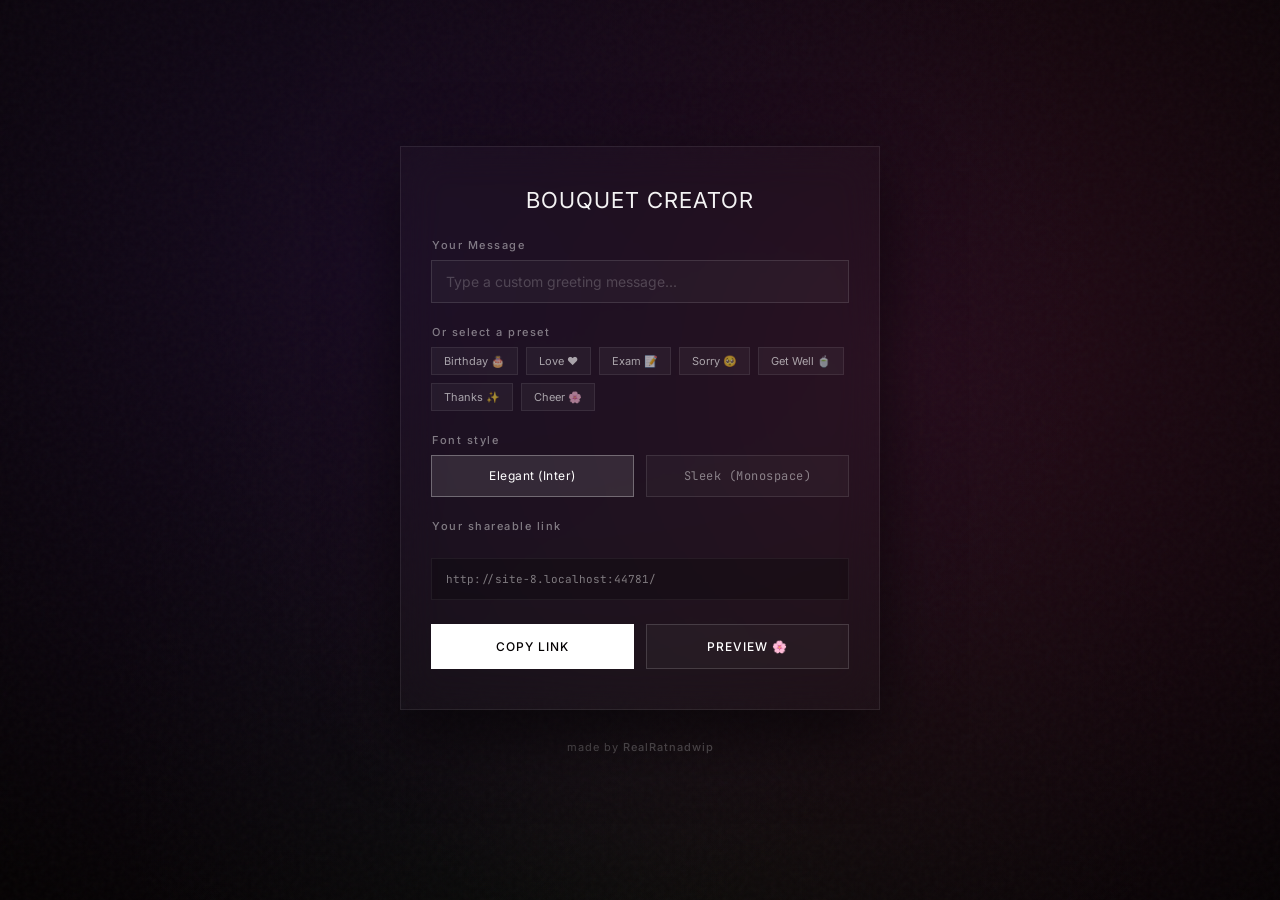
==== create/index.html @ 9688a1b2 "Merge pull request #4 from RealRatnadwip/main Enhance interactive physics and motion in index.html" ====
<!DOCTYPE html>
<html lang="en">

<head>
    <meta charset="UTF-8">
    <meta name="viewport" content="width=device-width, initial-scale=1.0">
    <title>Flower Bouquet Creator 🌸</title>
    <link type="image/png" sizes="96x96" rel="icon" href="../favicon.png">
    <link rel="preconnect" href="https://fonts.googleapis.com">
    <link rel="preconnect" href="https://fonts.gstatic.com" crossorigin>
    <link href="https://fonts.googleapis.com/css2?family=Inter:wght@300;400;500;600&family=JetBrains+Mono:wght@300;400;500&display=swap" rel="stylesheet">
    <style>
        * {
            margin: 0;
            padding: 0;
            box-sizing: border-box;
        }

        body {
            width: 100vw;
            min-height: 100vh;
            min-height: 100dvh;
            overflow-y: auto;
            overflow-x: hidden;
            background: 
                radial-gradient(circle at 30% 30%, rgba(24, 10, 36, 0.85) 0%, rgba(0, 0, 0, 0) 65%),
                radial-gradient(circle at 70% 40%, rgba(46, 12, 28, 0.85) 0%, rgba(0, 0, 0, 0) 65%),
                radial-gradient(circle at 50% 80%, rgba(15, 30, 15, 0.45) 0%, rgba(0, 0, 0, 0) 55%),
                #040102;
            font-family: 'Inter', sans-serif;
            display: flex;
            flex-direction: column;
            align-items: center;
            justify-content: center;
            position: relative;
            color: #ffffff;
            padding: 40px 10px;
            gap: 30px;
        }

        body::before {
            content: "";
            position: absolute;
            top: 0;
            left: 0;
            width: 100%;
            height: 100%;
            background: url("data:image/svg+xml,%3Csvg viewBox='0 0 200 200' xmlns='http://www.w3.org/2000/svg'%3E%3Cfilter id='noiseFilter'%3E%3CfeTurbulence type='fractalNoise' baseFrequency='0.85' numOctaves='3' stitchTiles='stitch'/%3E%3C/filter%3E%3Crect width='100%25' height='100%25' filter='url(%23noiseFilter)' opacity='0.03'/%3E%3C/svg%3E");
            pointer-events: none;
            z-index: 1;
        }

        .container {
            width: 90%;
            max-width: 480px;
            padding: 40px 30px;
            background: rgba(255, 255, 255, 0.02);
            border: 1px solid rgba(255, 255, 255, 0.08);
            border-radius: 0; /* Sharp square */
            backdrop-filter: blur(20px);
            -webkit-backdrop-filter: blur(20px);
            box-shadow: 0 25px 60px rgba(0, 0, 0, 0.55);
            z-index: 2;
            text-align: center;
            animation: containerFadeIn 0.8s cubic-bezier(0.16, 1, 0.3, 1) forwards;
        }

        @keyframes containerFadeIn {
            from { opacity: 0; transform: translateY(15px); }
            to { opacity: 1; transform: translateY(0); }
        }

        h1 {
            font-size: 22px;
            font-weight: 400;
            letter-spacing: 1px;
            margin-bottom: 25px;
            color: rgba(255, 255, 255, 0.95);
            text-transform: uppercase;
        }

        .form-group {
            text-align: left;
            margin-bottom: 22px;
        }

        label {
            display: block;
            font-size: 11px;
            font-weight: 500;
            letter-spacing: 1.5px;
            color: rgba(255, 255, 255, 0.45);
            margin-bottom: 8px;
            padding-left: 1px;
        }

        input[type="text"] {
            width: 100%;
            padding: 12px 14px;
            background: rgba(255, 255, 255, 0.03);
            border: 1px solid rgba(255, 255, 255, 0.12);
            border-radius: 0; /* Sharp square */
            color: #ffffff;
            font-family: inherit;
            font-size: 14px;
            outline: none;
            transition: all 0.25s ease;
        }

        input[type="text"]::placeholder {
            color: rgba(255, 255, 255, 0.2);
        }

        input[type="text"]:focus {
            border-color: rgba(255, 255, 255, 0.35);
            background: rgba(255, 255, 255, 0.06);
        }

        .preset-grid {
            display: flex;
            flex-wrap: wrap;
            gap: 8px;
            margin-bottom: 20px;
        }

        .preset-tag {
            padding: 6px 12px;
            font-size: 11px;
            background: rgba(255, 255, 255, 0.04);
            border: 1px solid rgba(255, 255, 255, 0.08);
            border-radius: 0; /* Sharp square */
            color: rgba(255, 255, 255, 0.6);
            cursor: pointer;
            user-select: none;
            transition: all 0.2s ease;
        }

        .preset-tag:hover {
            background: rgba(255, 255, 255, 0.08);
            color: #ffffff;
            border-color: rgba(255, 255, 255, 0.2);
        }

        .preset-tag.active {
            background: rgba(255, 255, 255, 0.14);
            color: #ffffff;
            border-color: rgba(255, 255, 255, 0.35);
        }

        .font-selector {
            display: flex;
            gap: 12px;
        }

        .font-option {
            flex: 1;
            padding: 12px;
            background: rgba(255, 255, 255, 0.03);
            border: 1px solid rgba(255, 255, 255, 0.1);
            border-radius: 0; /* Sharp square */
            cursor: pointer;
            text-align: center;
            font-size: 12px;
            letter-spacing: 0.5px;
            user-select: none;
            transition: all 0.2s ease;
            color: rgba(255, 255, 255, 0.45);
        }

        .font-option.active {
            background: rgba(255, 255, 255, 0.1);
            border-color: rgba(255, 255, 255, 0.3);
            color: #ffffff;
        }

        .font-option[data-font="mono"] {
            font-family: 'JetBrains Mono', monospace;
        }

        .font-option[data-font="inter"] {
            font-family: 'Inter', sans-serif;
        }

        .link-container {
            margin-top: 25px;
            padding: 12px 14px;
            background: rgba(0, 0, 0, 0.25);
            border: 1px solid rgba(255, 255, 255, 0.06);
            border-radius: 0; /* Sharp square */
            font-family: 'JetBrains Mono', monospace;
            font-size: 11px;
            color: rgba(255, 255, 255, 0.45);
            word-break: break-all;
            text-align: left;
            min-height: 42px;
            display: flex;
            align-items: center;
        }

        .button-group {
            margin-top: 24px;
            display: flex;
            gap: 12px;
        }

        button, .btn-link {
            flex: 1;
            padding: 14px;
            font-family: 'Inter', sans-serif;
            font-size: 12px;
            font-weight: 500;
            letter-spacing: 1px;
            border-radius: 0; /* Sharp square */
            cursor: pointer;
            outline: none;
            text-decoration: none;
            display: inline-flex;
            align-items: center;
            justify-content: center;
            transition: all 0.2s ease;
            text-transform: uppercase;
        }

        .btn-copy {
            background: #ffffff;
            color: #040102;
            border: 1px solid #ffffff;
        }

        .btn-copy:hover {
            background: rgba(255, 255, 255, 0.9);
            box-shadow: 0 4px 15px rgba(255, 255, 255, 0.1);
        }

        .btn-copy:active {
            transform: scale(0.99);
        }

        .btn-preview {
            background: rgba(255, 255, 255, 0.03);
            color: #ffffff;
            border: 1px solid rgba(255, 255, 255, 0.15);
        }

        .btn-preview:hover {
            background: rgba(255, 255, 255, 0.07);
            border-color: rgba(255, 255, 255, 0.35);
        }

        .toast {
            position: absolute;
            bottom: 30px;
            padding: 10px 20px;
            background: rgba(255, 255, 255, 0.98);
            color: #000000;
            border-radius: 0; /* Sharp square */
            font-size: 11px;
            font-weight: 500;
            letter-spacing: 0.5px;
            box-shadow: 0 10px 25px rgba(0, 0, 0, 0.4);
            pointer-events: none;
            opacity: 0;
            transform: translateY(8px);
            transition: all 0.3s cubic-bezier(0.16, 1, 0.3, 1);
            z-index: 99;
            text-transform: uppercase;
        }

        .toast.show {
            opacity: 1;
            transform: translateY(0);
        }

        .footer-credit {
            font-size: 11px;
            color: rgba(255, 255, 255, 0.22);
            letter-spacing: 1px;
            z-index: 3;
            text-align: center;
        }

        .footer-credit a {
            color: inherit;
            text-decoration: none;
            transition: color 0.2s;
            font-weight: 500;
        }

        .footer-credit a:hover {
            color: rgba(255, 255, 255, 0.55);
        }

        @media (max-width: 480px) {
            body {
                padding: 30px 15px;
                gap: 25px;
            }

            .container {
                width: 100%;
                padding: 25px 20px;
                box-shadow: 0 15px 40px rgba(0, 0, 0, 0.45);
            }

            h1 {
                font-size: 19px;
                margin-bottom: 20px;
            }

            .form-group {
                margin-bottom: 18px;
            }

            .preset-grid {
                gap: 6px;
            }

            .preset-tag {
                padding: 5px 10px;
                font-size: 10.5px;
            }

            .button-group {
                flex-direction: column;
                gap: 10px;
            }

            button, .btn-link {
                width: 100%;
                padding: 13px;
            }
        }
    </style>
</head>

<body>

    <div class="container">
        <h1>Bouquet Creator</h1>

        <div class="form-group">
            <label for="message">Your Message</label>
            <input type="text" id="message" placeholder="Type a custom greeting message..." autocomplete="off">
        </div>

        <div class="form-group">
            <label>Or select a preset</label>
            <div class="preset-grid" id="presets">
                <span class="preset-tag" data-preset="birthday">Birthday 🎂</span>
                <span class="preset-tag" data-preset="love">Love ❤️</span>
                <span class="preset-tag" data-preset="exam">Exam 📝</span>
                <span class="preset-tag" data-preset="sorry">Sorry 🥺</span>
                <span class="preset-tag" data-preset="getwell">Get Well 🍵</span>
                <span class="preset-tag" data-preset="thankyou">Thanks ✨</span>
                <span class="preset-tag" data-preset="cheer">Cheer 🌸</span>
            </div>
        </div>

        <div class="form-group">
            <label>Font style</label>
            <div class="font-selector">
                <div class="font-option active" data-font="inter">Elegant (Inter)</div>
                <div class="font-option" data-font="mono">Sleek (Monospace)</div>
            </div>
        </div>

        <div class="form-group">
            <label>Your shareable link</label>
            <div class="link-container" id="link-preview"></div>
        </div>

        <div class="button-group">
            <button class="btn-copy" id="btn-copy">Copy Link</button>
            <a href="#" class="btn-link btn-preview" id="btn-preview" target="_blank">Preview 🌸</a>
        </div>
    </div>

    <div class="toast" id="toast">Link copied! 🌸</div>

    <div class="footer-credit">
        made by <a href="https://ratnadwip.com/" target="_blank">RealRatnadwip</a>
    </div>

    <script>
        const messageInput = document.getElementById('message');
        const presetsContainer = document.getElementById('presets');
        const fontSelector = document.querySelector('.font-selector');
        const linkPreview = document.getElementById('link-preview');
        const btnCopy = document.getElementById('btn-copy');
        const btnPreview = document.getElementById('btn-preview');
        const toast = document.getElementById('toast');

        let selectedPreset = null;
        let selectedFont = 'inter';

        function getBaseUrl() {
            const loc = window.location;
            const pathname = loc.pathname.replace(/\/create\/(index\.html)?$/, '/');
            return loc.protocol + '//' + loc.host + pathname;
        }

        function updateLink() {
            const baseUrl = getBaseUrl();
            let url = baseUrl;
            const textValue = messageInput.value.trim();

            if (selectedPreset) {
                url += `?${selectedPreset}`;
            } else if (textValue) {
                url += `?text=${encodeURIComponent(textValue)}`;
            }

            if (selectedPreset || textValue) {
                if (selectedFont === 'mono') {
                    url += `&font=mono`;
                }
            }

            linkPreview.textContent = url;
            btnPreview.href = url;
        }

        messageInput.addEventListener('input', () => {
            if (messageInput.value.trim() !== '') {
                selectedPreset = null;
                document.querySelectorAll('.preset-tag').forEach(tag => tag.classList.remove('active'));
            }
            updateLink();
        });

        presetsContainer.addEventListener('click', (e) => {
            const tag = e.target.closest('.preset-tag');
            if (!tag) return;

            const presetKey = tag.dataset.preset;

            if (tag.classList.contains('active')) {
                tag.classList.remove('active');
                selectedPreset = null;
            } else {
                document.querySelectorAll('.preset-tag').forEach(t => t.classList.remove('active'));
                tag.classList.add('active');
                selectedPreset = presetKey;
                messageInput.value = '';
            }
            updateLink();
        });

        fontSelector.addEventListener('click', (e) => {
            const option = e.target.closest('.font-option');
            if (!option) return;

            document.querySelectorAll('.font-option').forEach(opt => opt.classList.remove('active'));
            option.classList.add('active');
            selectedFont = option.dataset.font;
            updateLink();
        });

        btnCopy.addEventListener('click', () => {
            const textToCopy = linkPreview.textContent;
            if (!textToCopy) return;

            navigator.clipboard.writeText(textToCopy).then(() => {
                toast.classList.add('show');
                setTimeout(() => {
                    toast.classList.remove('show');
                }, 2000);
            }).catch(err => {
                console.error('Failed to copy: ', err);
            });
        });

        updateLink();
    </script>
</body>

</html>
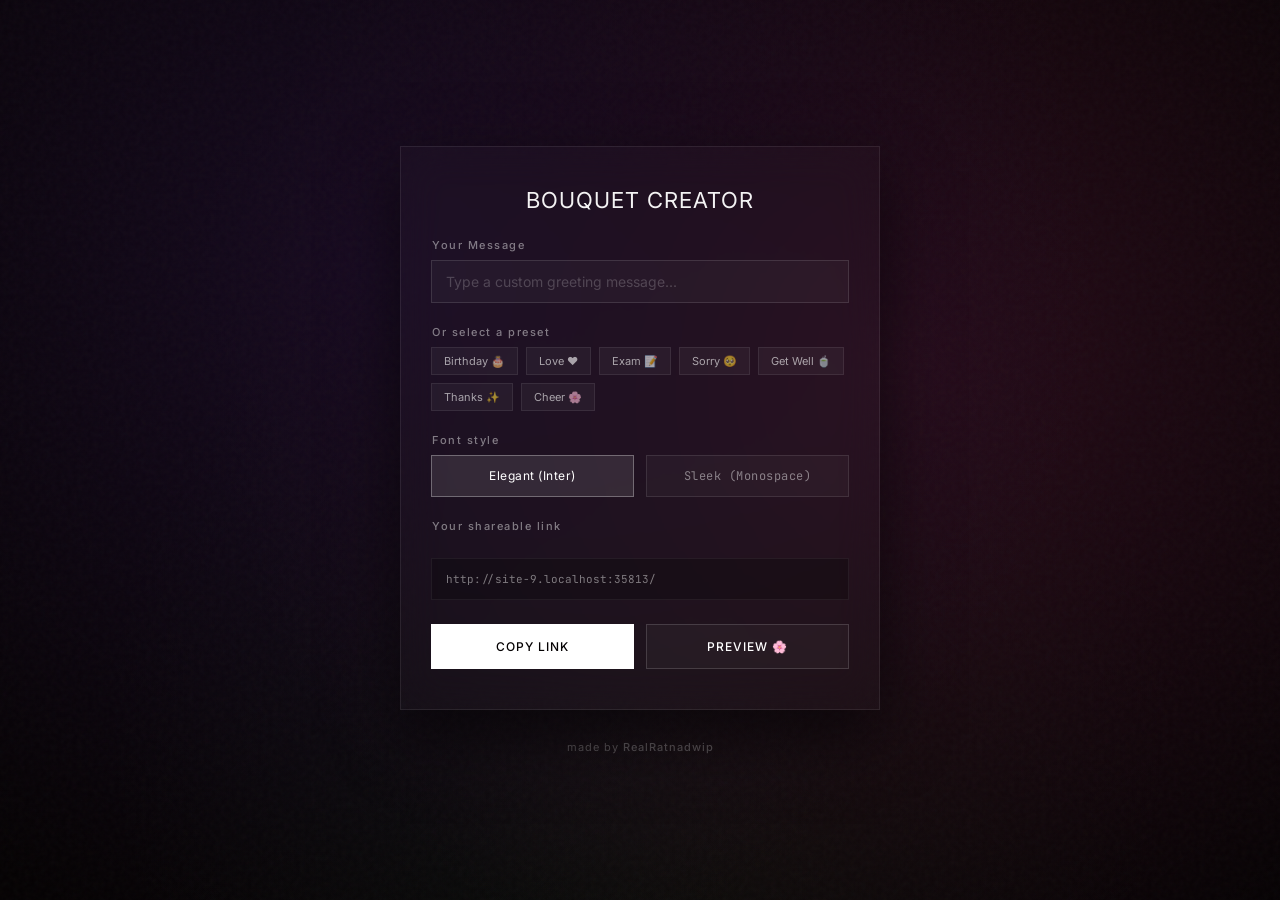
==== commit 722cfa4c: "Merge pull request #5 from RealRatnadwip/main Add OG metadata and streamline documentation" ====
--- a/create/index.html
+++ b/create/index.html
@@ -6,6 +6,12 @@
     <meta name="viewport" content="width=device-width, initial-scale=1.0">
     <title>Flower Bouquet Creator 🌸</title>
     <link type="image/png" sizes="96x96" rel="icon" href="../favicon.png">
+    <meta property="og:title" content="Flower Bouquet Creator 🌸">
+    <meta property="og:description" content="Craft a custom digital flower bouquet message to share with your loved ones.">
+    <meta property="og:type" content="website">
+    <meta name="twitter:card" content="summary">
+    <meta name="twitter:title" content="Flower Bouquet Creator 🌸">
+    <meta name="twitter:description" content="Craft a custom digital flower bouquet message to share with your loved ones.">
     <link rel="preconnect" href="https://fonts.googleapis.com">
     <link rel="preconnect" href="https://fonts.gstatic.com" crossorigin>
     <link href="https://fonts.googleapis.com/css2?family=Inter:wght@300;400;500;600&family=JetBrains+Mono:wght@300;400;500&display=swap" rel="stylesheet">
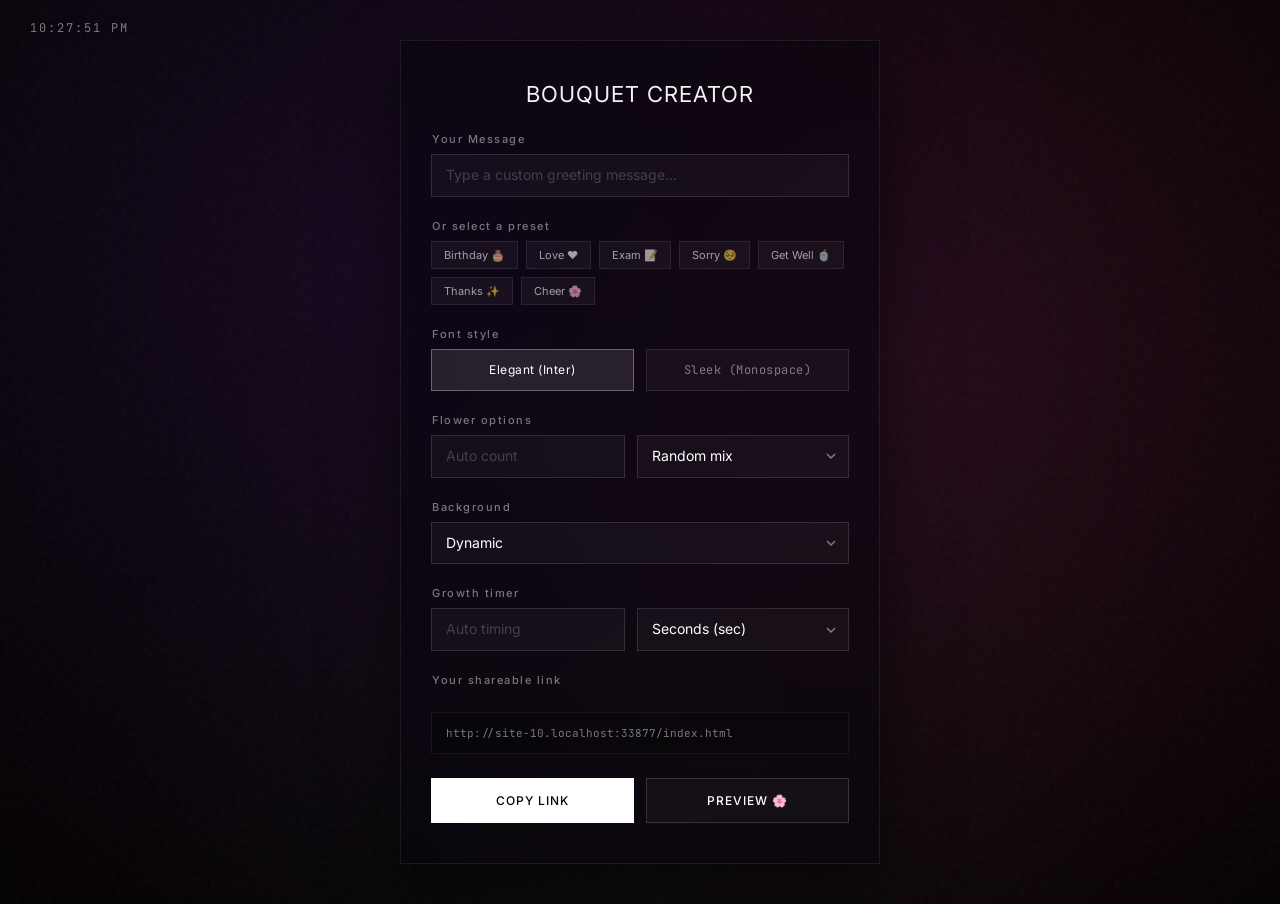
==== commit ac3aaabd: "Add flower options, growth timer and background preview to creator page" ====
--- a/create/index.html
+++ b/create/index.html
@@ -7,339 +7,25 @@
     <title>Flower Bouquet Creator 🌸</title>
     <link type="image/png" sizes="96x96" rel="icon" href="../favicon.png">
     <meta property="og:title" content="Flower Bouquet Creator 🌸">
-    <meta property="og:description" content="Craft a custom digital flower bouquet message to share with your loved ones.">
+    <meta property="og:description"
+        content="Craft a custom digital flower bouquet message to share with your loved ones.">
     <meta property="og:type" content="website">
     <meta name="twitter:card" content="summary">
     <meta name="twitter:title" content="Flower Bouquet Creator 🌸">
-    <meta name="twitter:description" content="Craft a custom digital flower bouquet message to share with your loved ones.">
+    <meta name="twitter:description"
+        content="Craft a custom digital flower bouquet message to share with your loved ones.">
     <link rel="preconnect" href="https://fonts.googleapis.com">
     <link rel="preconnect" href="https://fonts.gstatic.com" crossorigin>
-    <link href="https://fonts.googleapis.com/css2?family=Inter:wght@300;400;500;600&family=JetBrains+Mono:wght@300;400;500&display=swap" rel="stylesheet">
-    <style>
-        * {
-            margin: 0;
-            padding: 0;
-            box-sizing: border-box;
-        }
-
-        body {
-            width: 100vw;
-            min-height: 100vh;
-            min-height: 100dvh;
-            overflow-y: auto;
-            overflow-x: hidden;
-            background: 
-                radial-gradient(circle at 30% 30%, rgba(24, 10, 36, 0.85) 0%, rgba(0, 0, 0, 0) 65%),
-                radial-gradient(circle at 70% 40%, rgba(46, 12, 28, 0.85) 0%, rgba(0, 0, 0, 0) 65%),
-                radial-gradient(circle at 50% 80%, rgba(15, 30, 15, 0.45) 0%, rgba(0, 0, 0, 0) 55%),
-                #040102;
-            font-family: 'Inter', sans-serif;
-            display: flex;
-            flex-direction: column;
-            align-items: center;
-            justify-content: center;
-            position: relative;
-            color: #ffffff;
-            padding: 40px 10px;
-            gap: 30px;
-        }
-
-        body::before {
-            content: "";
-            position: absolute;
-            top: 0;
-            left: 0;
-            width: 100%;
-            height: 100%;
-            background: url("data:image/svg+xml,%3Csvg viewBox='0 0 200 200' xmlns='http://www.w3.org/2000/svg'%3E%3Cfilter id='noiseFilter'%3E%3CfeTurbulence type='fractalNoise' baseFrequency='0.85' numOctaves='3' stitchTiles='stitch'/%3E%3C/filter%3E%3Crect width='100%25' height='100%25' filter='url(%23noiseFilter)' opacity='0.03'/%3E%3C/svg%3E");
-            pointer-events: none;
-            z-index: 1;
-        }
-
-        .container {
-            width: 90%;
-            max-width: 480px;
-            padding: 40px 30px;
-            background: rgba(255, 255, 255, 0.02);
-            border: 1px solid rgba(255, 255, 255, 0.08);
-            border-radius: 0; /* Sharp square */
-            backdrop-filter: blur(20px);
-            -webkit-backdrop-filter: blur(20px);
-            box-shadow: 0 25px 60px rgba(0, 0, 0, 0.55);
-            z-index: 2;
-            text-align: center;
-            animation: containerFadeIn 0.8s cubic-bezier(0.16, 1, 0.3, 1) forwards;
-        }
-
-        @keyframes containerFadeIn {
-            from { opacity: 0; transform: translateY(15px); }
-            to { opacity: 1; transform: translateY(0); }
-        }
-
-        h1 {
-            font-size: 22px;
-            font-weight: 400;
-            letter-spacing: 1px;
-            margin-bottom: 25px;
-            color: rgba(255, 255, 255, 0.95);
-            text-transform: uppercase;
-        }
-
-        .form-group {
-            text-align: left;
-            margin-bottom: 22px;
-        }
-
-        label {
-            display: block;
-            font-size: 11px;
-            font-weight: 500;
-            letter-spacing: 1.5px;
-            color: rgba(255, 255, 255, 0.45);
-            margin-bottom: 8px;
-            padding-left: 1px;
-        }
-
-        input[type="text"] {
-            width: 100%;
-            padding: 12px 14px;
-            background: rgba(255, 255, 255, 0.03);
-            border: 1px solid rgba(255, 255, 255, 0.12);
-            border-radius: 0; /* Sharp square */
-            color: #ffffff;
-            font-family: inherit;
-            font-size: 14px;
-            outline: none;
-            transition: all 0.25s ease;
-        }
-
-        input[type="text"]::placeholder {
-            color: rgba(255, 255, 255, 0.2);
-        }
-
-        input[type="text"]:focus {
-            border-color: rgba(255, 255, 255, 0.35);
-            background: rgba(255, 255, 255, 0.06);
-        }
-
-        .preset-grid {
-            display: flex;
-            flex-wrap: wrap;
-            gap: 8px;
-            margin-bottom: 20px;
-        }
-
-        .preset-tag {
-            padding: 6px 12px;
-            font-size: 11px;
-            background: rgba(255, 255, 255, 0.04);
-            border: 1px solid rgba(255, 255, 255, 0.08);
-            border-radius: 0; /* Sharp square */
-            color: rgba(255, 255, 255, 0.6);
-            cursor: pointer;
-            user-select: none;
-            transition: all 0.2s ease;
-        }
-
-        .preset-tag:hover {
-            background: rgba(255, 255, 255, 0.08);
-            color: #ffffff;
-            border-color: rgba(255, 255, 255, 0.2);
-        }
-
-        .preset-tag.active {
-            background: rgba(255, 255, 255, 0.14);
-            color: #ffffff;
-            border-color: rgba(255, 255, 255, 0.35);
-        }
-
-        .font-selector {
-            display: flex;
-            gap: 12px;
-        }
-
-        .font-option {
-            flex: 1;
-            padding: 12px;
-            background: rgba(255, 255, 255, 0.03);
-            border: 1px solid rgba(255, 255, 255, 0.1);
-            border-radius: 0; /* Sharp square */
-            cursor: pointer;
-            text-align: center;
-            font-size: 12px;
-            letter-spacing: 0.5px;
-            user-select: none;
-            transition: all 0.2s ease;
-            color: rgba(255, 255, 255, 0.45);
-        }
-
-        .font-option.active {
-            background: rgba(255, 255, 255, 0.1);
-            border-color: rgba(255, 255, 255, 0.3);
-            color: #ffffff;
-        }
-
-        .font-option[data-font="mono"] {
-            font-family: 'JetBrains Mono', monospace;
-        }
-
-        .font-option[data-font="inter"] {
-            font-family: 'Inter', sans-serif;
-        }
-
-        .link-container {
-            margin-top: 25px;
-            padding: 12px 14px;
-            background: rgba(0, 0, 0, 0.25);
-            border: 1px solid rgba(255, 255, 255, 0.06);
-            border-radius: 0; /* Sharp square */
-            font-family: 'JetBrains Mono', monospace;
-            font-size: 11px;
-            color: rgba(255, 255, 255, 0.45);
-            word-break: break-all;
-            text-align: left;
-            min-height: 42px;
-            display: flex;
-            align-items: center;
-        }
-
-        .button-group {
-            margin-top: 24px;
-            display: flex;
-            gap: 12px;
-        }
-
-        button, .btn-link {
-            flex: 1;
-            padding: 14px;
-            font-family: 'Inter', sans-serif;
-            font-size: 12px;
-            font-weight: 500;
-            letter-spacing: 1px;
-            border-radius: 0; /* Sharp square */
-            cursor: pointer;
-            outline: none;
-            text-decoration: none;
-            display: inline-flex;
-            align-items: center;
-            justify-content: center;
-            transition: all 0.2s ease;
-            text-transform: uppercase;
-        }
-
-        .btn-copy {
-            background: #ffffff;
-            color: #040102;
-            border: 1px solid #ffffff;
-        }
-
-        .btn-copy:hover {
-            background: rgba(255, 255, 255, 0.9);
-            box-shadow: 0 4px 15px rgba(255, 255, 255, 0.1);
-        }
-
-        .btn-copy:active {
-            transform: scale(0.99);
-        }
-
-        .btn-preview {
-            background: rgba(255, 255, 255, 0.03);
-            color: #ffffff;
-            border: 1px solid rgba(255, 255, 255, 0.15);
-        }
-
-        .btn-preview:hover {
-            background: rgba(255, 255, 255, 0.07);
-            border-color: rgba(255, 255, 255, 0.35);
-        }
-
-        .toast {
-            position: absolute;
-            bottom: 30px;
-            padding: 10px 20px;
-            background: rgba(255, 255, 255, 0.98);
-            color: #000000;
-            border-radius: 0; /* Sharp square */
-            font-size: 11px;
-            font-weight: 500;
-            letter-spacing: 0.5px;
-            box-shadow: 0 10px 25px rgba(0, 0, 0, 0.4);
-            pointer-events: none;
-            opacity: 0;
-            transform: translateY(8px);
-            transition: all 0.3s cubic-bezier(0.16, 1, 0.3, 1);
-            z-index: 99;
-            text-transform: uppercase;
-        }
-
-        .toast.show {
-            opacity: 1;
-            transform: translateY(0);
-        }
-
-        .footer-credit {
-            font-size: 11px;
-            color: rgba(255, 255, 255, 0.22);
-            letter-spacing: 1px;
-            z-index: 3;
-            text-align: center;
-        }
-
-        .footer-credit a {
-            color: inherit;
-            text-decoration: none;
-            transition: color 0.2s;
-            font-weight: 500;
-        }
-
-        .footer-credit a:hover {
-            color: rgba(255, 255, 255, 0.55);
-        }
-
-        @media (max-width: 480px) {
-            body {
-                padding: 30px 15px;
-                gap: 25px;
-            }
-
-            .container {
-                width: 100%;
-                padding: 25px 20px;
-                box-shadow: 0 15px 40px rgba(0, 0, 0, 0.45);
-            }
-
-            h1 {
-                font-size: 19px;
-                margin-bottom: 20px;
-            }
-
-            .form-group {
-                margin-bottom: 18px;
-            }
-
-            .preset-grid {
-                gap: 6px;
-            }
-
-            .preset-tag {
-                padding: 5px 10px;
-                font-size: 10.5px;
-            }
-
-            .button-group {
-                flex-direction: column;
-                gap: 10px;
-            }
-
-            button, .btn-link {
-                width: 100%;
-                padding: 13px;
-            }
-        }
-    </style>
+    <link
+        href="https://fonts.googleapis.com/css2?family=Inter:wght@300;400;500;600&family=JetBrains+Mono:wght@300;400;500&display=swap"
+        rel="stylesheet">
+    <link rel="stylesheet" href="style.css">
 </head>
 
 <body>
+
+    <canvas id="bg"></canvas>
+    <div id="clock"></div>
 
     <div class="container">
         <h1>Bouquet Creator</h1>
@@ -371,6 +57,43 @@
         </div>
 
         <div class="form-group">
+            <label>Flower options</label>
+            <div class="garden-grid">
+                <input type="number" id="flower-count" min="1" max="100" placeholder="Auto count" autocomplete="off">
+                <select id="flower-type">
+                    <option value="">Random mix</option>
+                    <option value="lily">Lily</option>
+                    <option value="rose">Rose</option>
+                    <option value="sunflower">Sunflower</option>
+                    <option value="tulip">Tulip</option>
+                    <option value="generic">Generic</option>
+                </select>
+            </div>
+        </div>
+
+        <div class="form-group">
+            <label for="background-select">Background</label>
+            <select id="background-select">
+                <option value="">Dynamic</option>
+                <option value="day">Day</option>
+                <option value="night">Night</option>
+                <option value="minimal">Minimal</option>
+            </select>
+        </div>
+
+        <div class="form-group">
+            <label>Growth timer</label>
+            <div class="garden-grid">
+                <input type="number" id="grow-value" min="1" max="3600" placeholder="Auto timing" autocomplete="off">
+                <select id="grow-unit">
+                    <option value="sec">Seconds (sec)</option>
+                    <option value="min">Minutes (min)</option>
+                    <option value="hr">Hours (hr)</option>
+                </select>
+            </div>
+        </div>
+
+        <div class="form-group">
             <label>Your shareable link</label>
             <div class="link-container" id="link-preview"></div>
         </div>
@@ -383,101 +106,8 @@
 
     <div class="toast" id="toast">Link copied! 🌸</div>
 
-    <div class="footer-credit">
-        made by <a href="https://ratnadwip.com/" target="_blank">RealRatnadwip</a>
-    </div>
-
-    <script>
-        const messageInput = document.getElementById('message');
-        const presetsContainer = document.getElementById('presets');
-        const fontSelector = document.querySelector('.font-selector');
-        const linkPreview = document.getElementById('link-preview');
-        const btnCopy = document.getElementById('btn-copy');
-        const btnPreview = document.getElementById('btn-preview');
-        const toast = document.getElementById('toast');
-
-        let selectedPreset = null;
-        let selectedFont = 'inter';
-
-        function getBaseUrl() {
-            const loc = window.location;
-            const pathname = loc.pathname.replace(/\/create\/(index\.html)?$/, '/');
-            return loc.protocol + '//' + loc.host + pathname;
-        }
-
-        function updateLink() {
-            const baseUrl = getBaseUrl();
-            let url = baseUrl;
-            const textValue = messageInput.value.trim();
-
-            if (selectedPreset) {
-                url += `?${selectedPreset}`;
-            } else if (textValue) {
-                url += `?text=${encodeURIComponent(textValue)}`;
-            }
-
-            if (selectedPreset || textValue) {
-                if (selectedFont === 'mono') {
-                    url += `&font=mono`;
-                }
-            }
-
-            linkPreview.textContent = url;
-            btnPreview.href = url;
-        }
-
-        messageInput.addEventListener('input', () => {
-            if (messageInput.value.trim() !== '') {
-                selectedPreset = null;
-                document.querySelectorAll('.preset-tag').forEach(tag => tag.classList.remove('active'));
-            }
-            updateLink();
-        });
-
-        presetsContainer.addEventListener('click', (e) => {
-            const tag = e.target.closest('.preset-tag');
-            if (!tag) return;
-
-            const presetKey = tag.dataset.preset;
-
-            if (tag.classList.contains('active')) {
-                tag.classList.remove('active');
-                selectedPreset = null;
-            } else {
-                document.querySelectorAll('.preset-tag').forEach(t => t.classList.remove('active'));
-                tag.classList.add('active');
-                selectedPreset = presetKey;
-                messageInput.value = '';
-            }
-            updateLink();
-        });
-
-        fontSelector.addEventListener('click', (e) => {
-            const option = e.target.closest('.font-option');
-            if (!option) return;
-
-            document.querySelectorAll('.font-option').forEach(opt => opt.classList.remove('active'));
-            option.classList.add('active');
-            selectedFont = option.dataset.font;
-            updateLink();
-        });
-
-        btnCopy.addEventListener('click', () => {
-            const textToCopy = linkPreview.textContent;
-            if (!textToCopy) return;
-
-            navigator.clipboard.writeText(textToCopy).then(() => {
-                toast.classList.add('show');
-                setTimeout(() => {
-                    toast.classList.remove('show');
-                }, 2000);
-            }).catch(err => {
-                console.error('Failed to copy: ', err);
-            });
-        });
-
-        updateLink();
-    </script>
+    <script src="../background.js"></script>
+    <script src="script.js"></script>
 </body>
 
-</html>
+</html>
--- a/create/style.css
+++ b/create/style.css
@@ -0,0 +1,409 @@
+* {
+    margin: 0;
+    padding: 0;
+    box-sizing: border-box;
+}
+
+body {
+    width: 100vw;
+    min-height: 100vh;
+    min-height: 100dvh;
+    overflow-y: auto;
+    overflow-x: hidden;
+    background:
+        radial-gradient(circle at 30% 30%, rgba(24, 10, 36, 0.85) 0%, rgba(0, 0, 0, 0) 65%),
+        radial-gradient(circle at 70% 40%, rgba(46, 12, 28, 0.85) 0%, rgba(0, 0, 0, 0) 65%),
+        radial-gradient(circle at 50% 80%, rgba(15, 30, 15, 0.45) 0%, rgba(0, 0, 0, 0) 55%),
+        #040102;
+    font-family: 'Inter', sans-serif;
+    display: flex;
+    flex-direction: column;
+    align-items: center;
+    justify-content: center;
+    position: relative;
+    color: #ffffff;
+    padding: 40px 10px;
+    gap: 30px;
+}
+
+body::before {
+    content: "";
+    position: absolute;
+    top: 0;
+    left: 0;
+    width: 100%;
+    height: 100%;
+    background: url("data:image/svg+xml,%3Csvg viewBox='0 0 200 200' xmlns='http://www.w3.org/2000/svg'%3E%3Cfilter id='noiseFilter'%3E%3CfeTurbulence type='fractalNoise' baseFrequency='0.85' numOctaves='3' stitchTiles='stitch'/%3E%3C/filter%3E%3Crect width='100%25' height='100%25' filter='url(%23noiseFilter)' opacity='0.03'/%3E%3C/svg%3E");
+    pointer-events: none;
+    z-index: 1;
+}
+
+/* Shared procedural sky renders behind the grain overlay and all UI */
+#bg {
+    position: fixed;
+    top: 0;
+    left: 0;
+    width: 100vw;
+    height: 100vh;
+    height: 100dvh;
+    z-index: 0;
+    pointer-events: none;
+}
+
+#clock {
+    position: absolute;
+    top: 20px;
+    left: 30px;
+    color: rgba(255, 255, 255, 0.5);
+    font-family: 'JetBrains Mono', monospace;
+    font-size: 12px;
+    font-weight: 300;
+    letter-spacing: 2px;
+    user-select: none;
+    pointer-events: none;
+    z-index: 3;
+    font-variant-numeric: tabular-nums;
+    text-shadow: 0 1px 6px rgba(0, 0, 0, 0.45);
+}
+
+.container {
+    width: 90%;
+    max-width: 480px;
+    padding: 40px 30px;
+    background: rgba(8, 5, 14, 0.55);
+    border: 1px solid rgba(255, 255, 255, 0.08);
+    border-radius: 0;
+    backdrop-filter: blur(20px);
+    -webkit-backdrop-filter: blur(20px);
+    box-shadow: 0 25px 60px rgba(0, 0, 0, 0.55);
+    z-index: 2;
+    text-align: center;
+    animation: containerFadeIn 0.8s cubic-bezier(0.16, 1, 0.3, 1) forwards;
+}
+
+@keyframes containerFadeIn {
+    from {
+        opacity: 0;
+        transform: translateY(15px);
+    }
+
+    to {
+        opacity: 1;
+        transform: translateY(0);
+    }
+}
+
+h1 {
+    font-size: 22px;
+    font-weight: 400;
+    letter-spacing: 1px;
+    margin-bottom: 25px;
+    color: rgba(255, 255, 255, 0.95);
+    text-transform: uppercase;
+}
+
+.form-group {
+    text-align: left;
+    margin-bottom: 22px;
+}
+
+label {
+    display: block;
+    font-size: 11px;
+    font-weight: 500;
+    letter-spacing: 1.5px;
+    color: rgba(255, 255, 255, 0.45);
+    margin-bottom: 8px;
+    padding-left: 1px;
+}
+
+input[type="text"],
+input[type="number"],
+select {
+    width: 100%;
+    padding: 12px 14px;
+    background: rgba(255, 255, 255, 0.03);
+    border: 1px solid rgba(255, 255, 255, 0.12);
+    border-radius: 0;
+    color: #ffffff;
+    font-family: 'Inter', sans-serif;
+    font-size: 14px;
+    font-weight: 400;
+    letter-spacing: normal;
+    line-height: 1.2;
+    outline: none;
+    transition: all 0.25s ease;
+}
+
+input[type="text"]::placeholder,
+input[type="number"]::placeholder {
+    color: rgba(255, 255, 255, 0.2);
+}
+
+input[type="text"]:focus,
+input[type="number"]:focus,
+select:focus {
+    border-color: rgba(255, 255, 255, 0.35);
+    background: rgba(255, 255, 255, 0.06);
+}
+
+/* Garden options: quantity + flower-type side by side */
+.garden-grid {
+    display: flex;
+    gap: 12px;
+}
+
+.garden-grid>* {
+    flex: 1;
+    min-width: 0;
+}
+
+select {
+    appearance: none;
+    -webkit-appearance: none;
+    -moz-appearance: none;
+    cursor: pointer;
+    font-family: 'Inter', sans-serif;
+    font-size: 14px;
+    font-weight: 400;
+    background-image: url("data:image/svg+xml,%3Csvg xmlns='http://www.w3.org/2000/svg' width='10' height='6' viewBox='0 0 10 6'%3E%3Cpath d='M1 1l4 4 4-4' fill='none' stroke='%23ffffff' stroke-opacity='0.45' stroke-width='1.5'/%3E%3C/svg%3E");
+    background-repeat: no-repeat;
+    background-position: right 12px center;
+    padding-right: 32px;
+}
+
+select option {
+    background: #0a0510;
+    color: #ffffff;
+    font-family: 'Inter', sans-serif;
+    font-size: 14px;
+    font-weight: 400;
+}
+
+.preset-grid {
+    display: flex;
+    flex-wrap: wrap;
+    gap: 8px;
+    margin-bottom: 20px;
+}
+
+.preset-tag {
+    padding: 6px 12px;
+    font-size: 11px;
+    background: rgba(255, 255, 255, 0.04);
+    border: 1px solid rgba(255, 255, 255, 0.08);
+    border-radius: 0;
+    /* Sharp square */
+    color: rgba(255, 255, 255, 0.6);
+    cursor: pointer;
+    user-select: none;
+    transition: all 0.2s ease;
+}
+
+.preset-tag:hover {
+    background: rgba(255, 255, 255, 0.08);
+    color: #ffffff;
+    border-color: rgba(255, 255, 255, 0.2);
+}
+
+.preset-tag.active {
+    background: rgba(255, 255, 255, 0.14);
+    color: #ffffff;
+    border-color: rgba(255, 255, 255, 0.35);
+}
+
+.font-selector {
+    display: flex;
+    gap: 12px;
+}
+
+.font-option {
+    flex: 1;
+    min-width: 0;
+    padding: 12px;
+    background: rgba(255, 255, 255, 0.03);
+    border: 1px solid rgba(255, 255, 255, 0.1);
+    border-radius: 0;
+    cursor: pointer;
+    text-align: center;
+    font-size: 12px;
+    letter-spacing: 0.5px;
+    user-select: none;
+    transition: all 0.2s ease;
+    color: rgba(255, 255, 255, 0.45);
+}
+
+.font-option.active {
+    background: rgba(255, 255, 255, 0.1);
+    border-color: rgba(255, 255, 255, 0.3);
+    color: #ffffff;
+}
+
+.font-option[data-font="mono"] {
+    font-family: 'JetBrains Mono', monospace;
+}
+
+.font-option[data-font="inter"] {
+    font-family: 'Inter', sans-serif;
+}
+
+.link-container {
+    margin-top: 25px;
+    padding: 12px 14px;
+    background: rgba(0, 0, 0, 0.25);
+    border: 1px solid rgba(255, 255, 255, 0.06);
+    border-radius: 0;
+    font-family: 'JetBrains Mono', monospace;
+    font-size: 11px;
+    color: rgba(255, 255, 255, 0.45);
+    word-break: break-all;
+    text-align: left;
+    min-height: 42px;
+    display: flex;
+    align-items: center;
+}
+
+.button-group {
+    margin-top: 24px;
+    display: flex;
+    gap: 12px;
+}
+
+button,
+.btn-link {
+    flex: 1;
+    padding: 14px;
+    font-family: 'Inter', sans-serif;
+    font-size: 12px;
+    font-weight: 500;
+    letter-spacing: 1px;
+    border-radius: 0;
+    cursor: pointer;
+    outline: none;
+    text-decoration: none;
+    display: inline-flex;
+    align-items: center;
+    justify-content: center;
+    transition: all 0.2s ease;
+    text-transform: uppercase;
+}
+
+.btn-copy {
+    background: #ffffff;
+    color: #040102;
+    border: 1px solid #ffffff;
+}
+
+.btn-copy:hover {
+    background: rgba(255, 255, 255, 0.9);
+    box-shadow: 0 4px 15px rgba(255, 255, 255, 0.1);
+}
+
+.btn-copy:active {
+    transform: scale(0.99);
+}
+
+.btn-preview {
+    background: rgba(255, 255, 255, 0.03);
+    color: #ffffff;
+    border: 1px solid rgba(255, 255, 255, 0.15);
+}
+
+.btn-preview:hover {
+    background: rgba(255, 255, 255, 0.07);
+    border-color: rgba(255, 255, 255, 0.35);
+}
+
+.toast {
+    position: absolute;
+    bottom: 30px;
+    padding: 10px 20px;
+    background: rgba(255, 255, 255, 0.98);
+    color: #000000;
+    border-radius: 0;
+    /* Sharp square */
+    font-size: 11px;
+    font-weight: 500;
+    letter-spacing: 0.5px;
+    box-shadow: 0 10px 25px rgba(0, 0, 0, 0.4);
+    pointer-events: none;
+    opacity: 0;
+    transform: translateY(8px);
+    transition: all 0.3s cubic-bezier(0.16, 1, 0.3, 1);
+    z-index: 99;
+    text-transform: uppercase;
+}
+
+.toast.show {
+    opacity: 1;
+    transform: translateY(0);
+}
+
+.footer-credit {
+    font-size: 11px;
+    color: rgba(255, 255, 255, 0.22);
+    letter-spacing: 1px;
+    z-index: 3;
+    text-align: center;
+    text-shadow: 0 1px 6px rgba(0, 0, 0, 0.45);
+    /* Keeps light text legible on bright day sky */
+}
+
+.footer-credit a {
+    color: inherit;
+    text-decoration: none;
+    transition: color 0.2s;
+    font-weight: 500;
+}
+
+.footer-credit a:hover {
+    color: rgba(255, 255, 255, 0.55);
+}
+
+@media (max-width: 480px) {
+    body {
+        padding: 30px 15px;
+        gap: 25px;
+    }
+
+    #clock {
+        top: 12px;
+        left: 15px;
+        font-size: 11px;
+    }
+
+    .container {
+        width: 100%;
+        padding: 25px 20px;
+        box-shadow: 0 15px 40px rgba(0, 0, 0, 0.45);
+    }
+
+    h1 {
+        font-size: 19px;
+        margin-bottom: 20px;
+    }
+
+    .form-group {
+        margin-bottom: 18px;
+    }
+
+    .preset-grid {
+        gap: 6px;
+    }
+
+    .preset-tag {
+        padding: 5px 10px;
+        font-size: 10.5px;
+    }
+
+    .button-group {
+        flex-direction: column;
+        gap: 10px;
+    }
+
+    button,
+    .btn-link {
+        width: 100%;
+        padding: 13px;
+    }
+}
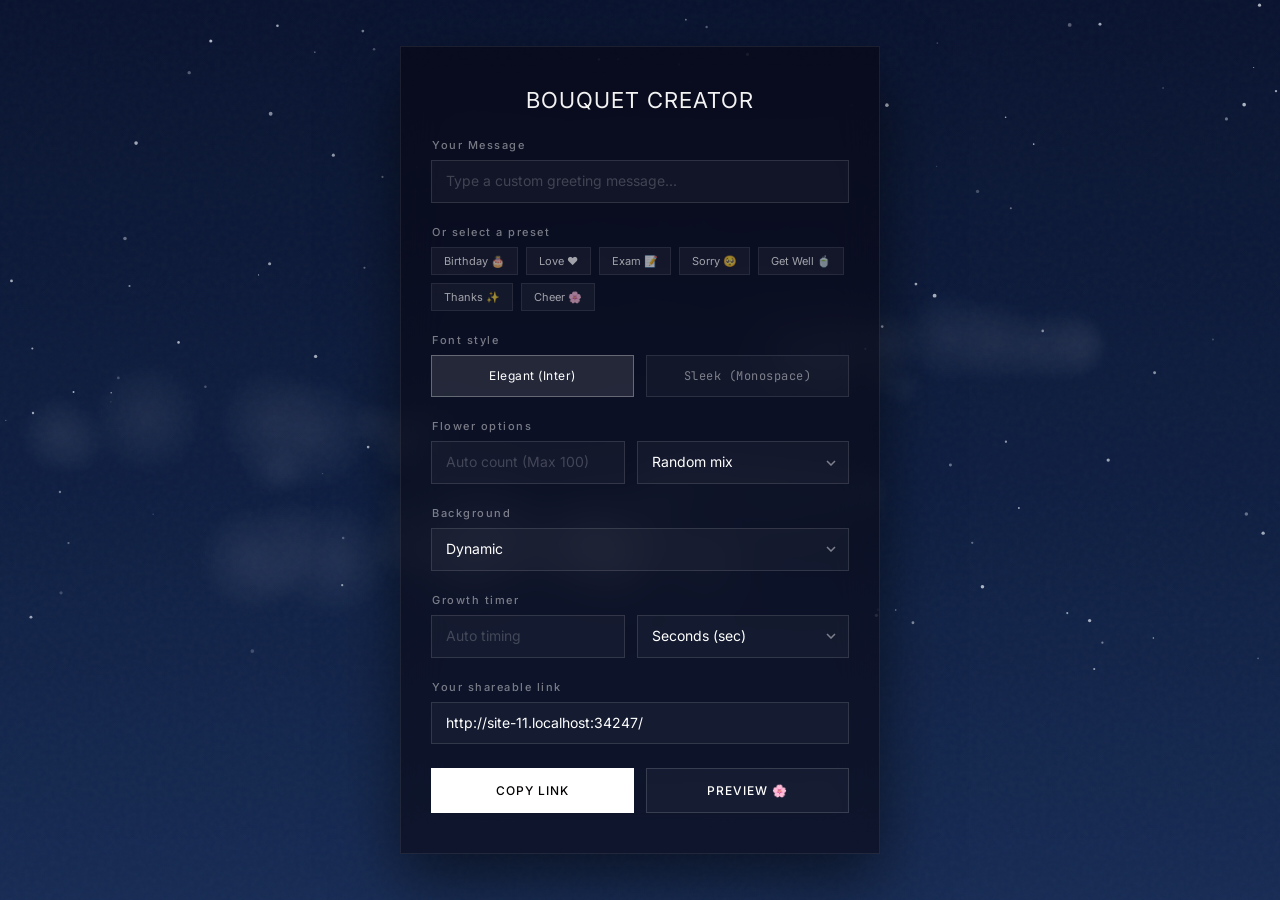
==== commit 34d14481: "Merge pull request #11 from ranitpal77/main Enhance Responsive Layout, Creator UX, Navigation Dock, " ====
--- a/create/index.html
+++ b/create/index.html
@@ -25,7 +25,6 @@
 <body>
 
     <canvas id="bg"></canvas>
-    <div id="clock"></div>
 
     <div class="container">
         <h1>Bouquet Creator</h1>
@@ -59,7 +58,8 @@
         <div class="form-group">
             <label>Flower options</label>
             <div class="garden-grid">
-                <input type="number" id="flower-count" min="1" max="100" placeholder="Auto count" autocomplete="off">
+                <input type="number" id="flower-count" min="1" max="100" placeholder="Auto count (Max 100)"
+                    autocomplete="off">
                 <select id="flower-type">
                     <option value="">Random mix</option>
                     <option value="lily">Lily</option>
@@ -95,7 +95,7 @@
 
         <div class="form-group">
             <label>Your shareable link</label>
-            <div class="link-container" id="link-preview"></div>
+            <input type="text" class="link-container" id="link-preview" readonly>
         </div>
 
         <div class="button-group">
--- a/create/style.css
+++ b/create/style.css
@@ -50,22 +50,6 @@
     pointer-events: none;
 }
 
-#clock {
-    position: absolute;
-    top: 20px;
-    left: 30px;
-    color: rgba(255, 255, 255, 0.5);
-    font-family: 'JetBrains Mono', monospace;
-    font-size: 12px;
-    font-weight: 300;
-    letter-spacing: 2px;
-    user-select: none;
-    pointer-events: none;
-    z-index: 3;
-    font-variant-numeric: tabular-nums;
-    text-shadow: 0 1px 6px rgba(0, 0, 0, 0.45);
-}
-
 .container {
     width: 90%;
     max-width: 480px;
@@ -248,7 +232,8 @@
 }
 
 .link-container {
-    margin-top: 25px;
+    width: 100%;
+    height: 42px;
     padding: 12px 14px;
     background: rgba(0, 0, 0, 0.25);
     border: 1px solid rgba(255, 255, 255, 0.06);
@@ -256,11 +241,9 @@
     font-family: 'JetBrains Mono', monospace;
     font-size: 11px;
     color: rgba(255, 255, 255, 0.45);
-    word-break: break-all;
     text-align: left;
-    min-height: 42px;
-    display: flex;
-    align-items: center;
+    outline: none;
+    cursor: text;
 }
 
 .button-group {
@@ -366,12 +349,6 @@
         gap: 25px;
     }
 
-    #clock {
-        top: 12px;
-        left: 15px;
-        font-size: 11px;
-    }
-
     .container {
         width: 100%;
         padding: 25px 20px;
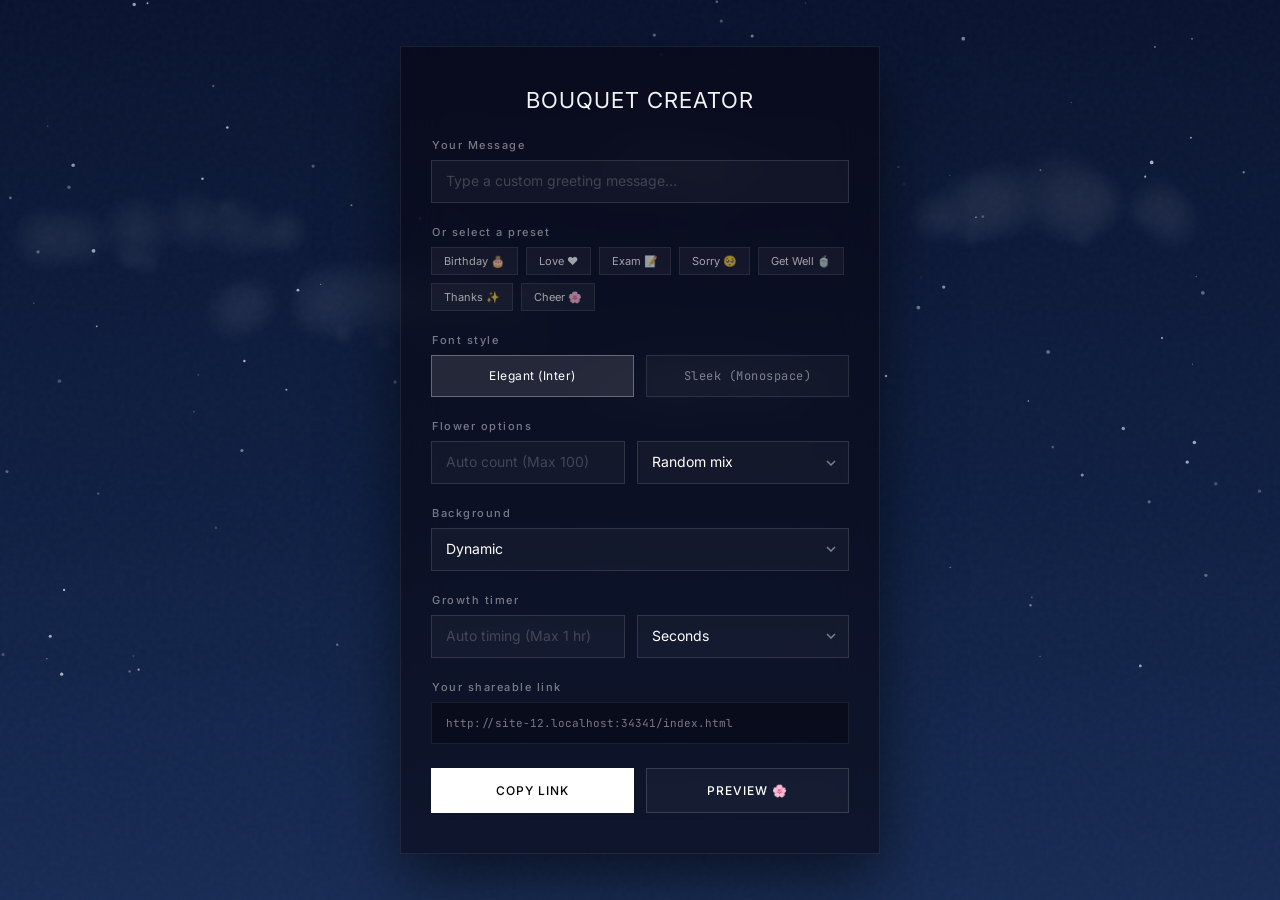
==== commit 0ca558e6: "Merge pull request #15 from ranitpal77/main Improve Bouquet Creator Validation and Ambient Sounds Wi" ====
--- a/create/index.html
+++ b/create/index.html
@@ -84,11 +84,12 @@
         <div class="form-group">
             <label>Growth timer</label>
             <div class="garden-grid">
-                <input type="number" id="grow-value" min="1" max="3600" placeholder="Auto timing" autocomplete="off">
+                <input type="number" id="grow-value" min="1" max="3600" placeholder="Auto timing (Max 1 hr)"
+                    autocomplete="off">
                 <select id="grow-unit">
-                    <option value="sec">Seconds (sec)</option>
-                    <option value="min">Minutes (min)</option>
-                    <option value="hr">Hours (hr)</option>
+                    <option value="sec">Seconds</option>
+                    <option value="min">Minutes</option>
+                    <option value="hr">Hours</option>
                 </select>
             </div>
         </div>
--- a/create/style.css
+++ b/create/style.css
@@ -231,19 +231,30 @@
     font-family: 'Inter', sans-serif;
 }
 
-.link-container {
+.link-container,
+#link-preview,
+input[readonly].link-container {
     width: 100%;
     height: 42px;
     padding: 12px 14px;
-    background: rgba(0, 0, 0, 0.25);
-    border: 1px solid rgba(255, 255, 255, 0.06);
+    background: rgba(0, 0, 0, 0.35);
+    border: 1px solid rgba(255, 255, 255, 0.08);
     border-radius: 0;
     font-family: 'JetBrains Mono', monospace;
     font-size: 11px;
-    color: rgba(255, 255, 255, 0.45);
+    color: rgba(255, 255, 255, 0.45) !important;
     text-align: left;
     outline: none;
     cursor: text;
+    user-select: all;
+    -webkit-user-select: all;
+}
+
+.link-container:focus,
+#link-preview:focus,
+input[readonly].link-container:focus {
+    border-color: rgba(255, 255, 255, 0.18);
+    background: rgba(0, 0, 0, 0.45);
 }
 
 .button-group {
